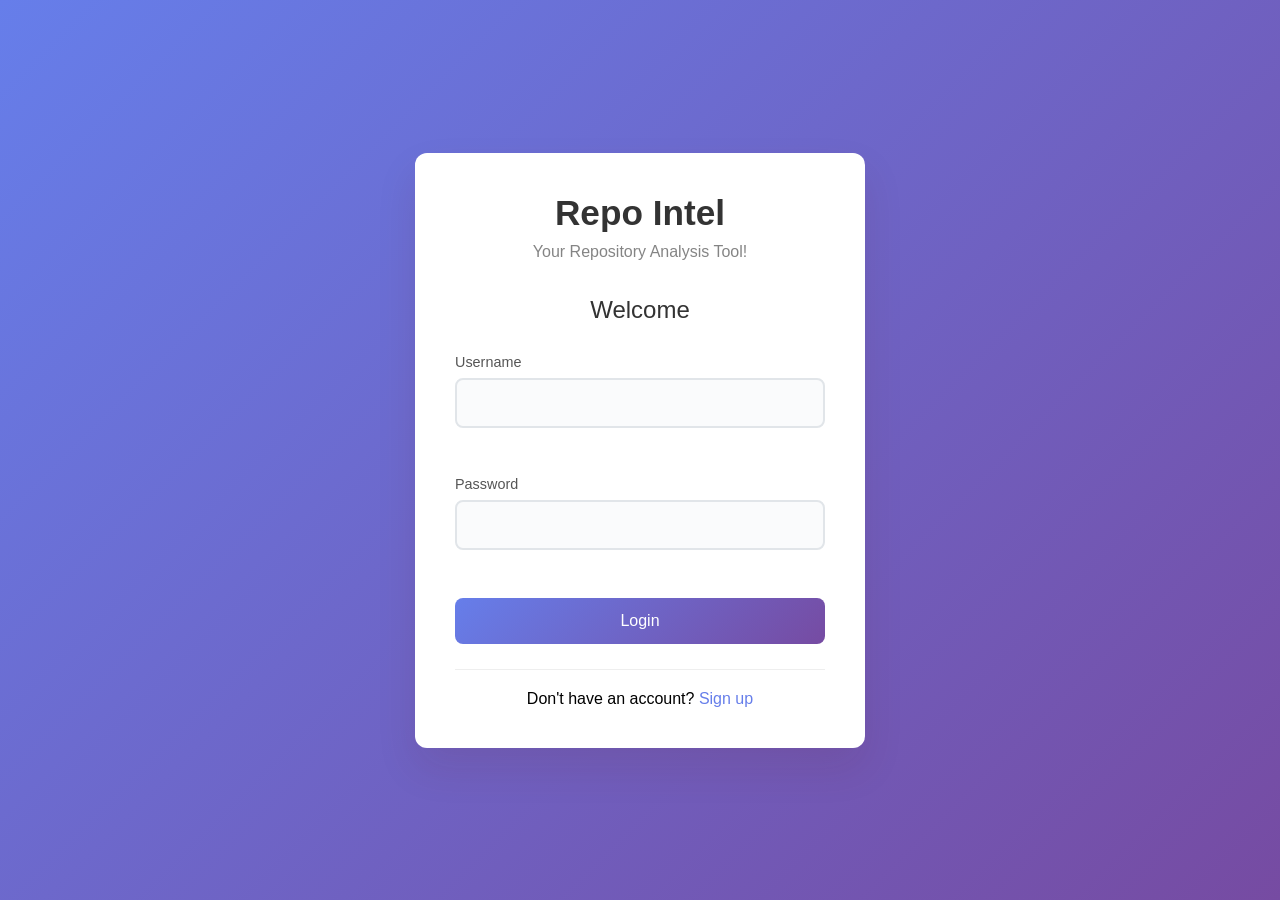
==== frontend/login.html @ 652518d5 "Moved front end files" ====
<!DOCTYPE html>
<html lang="en">
<head>
    <meta charset="UTF-8">
    <meta name="viewport" content="width=device-width, initial-scale=1.0">
    <title>Repo Intel - Login</title>
    <link rel="stylesheet" href="css/styles.css">
</head>
<body>
    <div class="container">
        <div class="auth-container">
            <div class="auth-header">
                <h1>Repo Intel</h1>
                <p>Your Repository Analysis Tool!</p>
            </div>
            
            <!-- Login Form -->
            <div id="login-form" class="auth-form">
                <h2>Welcome</h2>
                <form id="loginForm">
                    <div class="form-group">
                        <label for="login-username">Username</label>
                        <input type="text" id="login-username" name="username" required>
                        <span class="error-message" id="login-username-error"></span>
                    </div>
                    
                    <div class="form-group">
                        <label for="login-password">Password</label>
                        <input type="password" id="login-password" name="password" required>
                        <span class="error-message" id="login-password-error"></span>
                    </div>
                    
                    <div class="form-group">
                        <button type="submit" class="btn btn-primary" id="login-btn">
                            <span class="btn-text">Login</span>
                            <span class="btn-spinner hidden">⟳</span>
                        </button>
                    </div>
                    
                    <div class="form-footer">
                        <p>Don't have an account? <a href="#" id="show-signup">Sign up</a></p>
                    </div>
                </form>
            </div>
            
            <!-- Signup Form -->
            <div id="signup-form" class="auth-form hidden">
                <h2>Create Account</h2>
                <form id="signupForm">
                    <div class="form-group">
                        <label for="signup-username">Username</label>
                        <input type="text" id="signup-username" name="username" required maxlength="50">
                        <small class="form-text">Must be unique, max 50 characters</small>
                        <span class="error-message" id="signup-username-error"></span>
                    </div>
                    
                    <div class="form-group">
                        <label for="signup-email">Email</label>
                        <input type="email" id="signup-email" name="email" required maxlength="100">
                        <span class="error-message" id="signup-email-error"></span>
                    </div>
                    
                    <div class="form-group">
                        <label for="signup-password">Password</label>
                        <input type="password" id="signup-password" name="password" required minlength="6">
                        <small class="form-text">Minimum 6 characters</small>
                        <span class="error-message" id="signup-password-error"></span>
                    </div>
                    
                    <div class="form-group">
                        <label for="signup-confirm-password">Confirm Password</label>
                        <input type="password" id="signup-confirm-password" name="confirmPassword" required>
                        <span class="error-message" id="signup-confirm-password-error"></span>
                    </div>
                    
                    <div class="form-group">
                        <button type="submit" class="btn btn-primary" id="signup-btn">
                            <span class="btn-text">Create Account</span>
                            <span class="btn-spinner hidden">⟳</span>
                        </button>
                    </div>
                    
                    <div class="form-footer">
                        <p>Already have an account? <a href="#" id="show-login">Login</a></p>
                    </div>
                </form>
            </div>
            
            <!-- Error/Success Messages -->
            <div id="message-container" class="message-container hidden">
                <div id="message" class="message"></div>
            </div>
        </div>
    </div>
    
    <script src="js/auth.js"></script>
</body>
</html>
---- frontend/css/styles.css ----
/* Reset and Base Styles */
* {
    margin: 0;
    padding: 0;
    box-sizing: border-box;
}

body {
    font-family: 'Segoe UI', Tahoma, Geneva, Verdana, sans-serif;
    background: linear-gradient(135deg, #667eea 0%, #764ba2 100%);
    min-height: 100vh;
    display: flex;
    align-items: center;
    justify-content: center;
    padding: 20px;
}

.container {
    width: 100%;
    max-width: 450px;
}

.auth-container {
    background: white;
    border-radius: 12px;
    box-shadow: 0 20px 40px rgba(96, 19, 19, 0.1);
    padding: 40px;
    text-align: center;
    backdrop-filter: blur(10px);
}

/* Header Styles */
.auth-header {
    margin-bottom: 35px;
}

.auth-header h1 {
    color: #333;
    font-size: 2.2rem;
    margin-bottom: 10px;
    font-weight: 600;
}

.auth-header p {
    color: #666;
    font-size: 1rem;
    opacity: 0.8;
}

/* Form Styles */
.auth-form {
    text-align: left;
}

.auth-form h2 {
    color: #333;
    margin-bottom: 30px;
    text-align: center;
    font-size: 1.5rem;
    font-weight: 500;
}

.form-group {
    margin-bottom: 25px;
}

.form-group label {
    display: block;
    margin-bottom: 8px;
    color: #555;
    font-weight: 500;
    font-size: 0.9rem;
}

.form-group input {
    width: 100%;
    padding: 14px 16px;
    border: 2px solid #e1e5e9;
    border-radius: 8px;
    font-size: 16px;
    transition: all 0.3s ease;
    background-color: #fafbfc;
}

.form-group input:focus {
    outline: none;
    border-color: #667eea;
    background-color: white;
    box-shadow: 0 0 0 3px rgba(102, 126, 234, 0.1);
}

.form-group input.error {
    border-color: #e74c3c;
    background-color: #fef5f5;
}

.form-group input.success {
    border-color: #27ae60;
    background-color: #f0fff4;
}

.form-text {
    color: #999;
    font-size: 0.8rem;
    margin-top: 5px;
    display: block;
}

.error-message {
    color: #e74c3c;
    font-size: 0.8rem;
    margin-top: 5px;
    display: block;
    min-height: 18px;
}

/* Button Styles */
.btn {
    width: 100%;
    padding: 14px 20px;
    border: none;
    border-radius: 8px;
    font-size: 16px;
    font-weight: 500;
    cursor: pointer;
    transition: all 0.3s ease;
    position: relative;
    overflow: hidden;
}

.btn-primary {
    background: linear-gradient(135deg, #667eea 0%, #764ba2 100%);
    color: white;
}

.btn-primary:hover:not(:disabled) {
    transform: translateY(-2px);
    box-shadow: 0 10px 20px rgba(102, 126, 234, 0.3);
}

.btn-primary:active {
    transform: translateY(0);
}

.btn-primary:disabled {
    background: #ccc;
    cursor: not-allowed;
    transform: none;
    box-shadow: none;
}

.btn-spinner {
    animation: spin 1s linear infinite;
    display: inline-block;
}

@keyframes spin {
    0% { transform: rotate(0deg); }
    100% { transform: rotate(360deg); }
}

/* Form Footer */
.form-footer {
    text-align: center;
    margin-top: 25px;
    padding-top: 20px;
    border-top: 1px solid #eee;
}

.form-footer a {
    color: #667eea;
    text-decoration: none;
    font-weight: 500;
    transition: color 0.3s ease;
}

.form-footer a:hover {
    color: #5a6fd8;
    text-decoration: underline;
}

/* Message Container */
.message-container {
    margin-top: 20px;
    padding: 15px 20px;
    border-radius: 8px;
    text-align: center;
    animation: slideIn 0.3s ease;
}

@keyframes slideIn {
    from {
        opacity: 0;
        transform: translateY(-10px);
    }
    to {
        opacity: 1;
        transform: translateY(0);
    }
}

.message {
    margin: 0;
    font-weight: 500;
}

.message-container.success {
    background-color: #d4edda;
    border: 1px solid #c3e6cb;
    color: #155724;
}

.message-container.error {
    background-color: #f8d7da;
    border: 1px solid #f5c6cb;
    color: #721c24;
}

.message-container.info {
    background-color: #cce7ff;
    border: 1px solid #99d3ff;
    color: #004085;
}

/* Utility Classes */
.hidden {
    display: none;
}

.text-center {
    text-align: center;
}

/* Loading State */
.loading {
    pointer-events: none;
    opacity: 0.7;
}

/* Form Animations */
.auth-form {
    animation: fadeIn 0.5s ease;
}

@keyframes fadeIn {
    from {
        opacity: 0;
        transform: translateY(20px);
    }
    to {
        opacity: 1;
        transform: translateY(0);
    }
}

/* Responsive Design */
@media (max-width: 480px) {
    body {
        padding: 10px;
    }
    
    .auth-container {
        padding: 30px 25px;
    }
    
    .auth-header h1 {
        font-size: 1.8rem;
    }
    
    .form-group input {
        padding: 12px 14px;
    }
    
    .btn {
        padding: 12px 18px;
    }
}

@media (max-width: 320px) {
    .auth-container {
        padding: 25px 20px;
    }
    
    .auth-header h1 {
        font-size: 1.5rem;
    }
}

/* Focus Styles for Accessibility */
.btn:focus,
input:focus,
a:focus {
    outline: 2px solid #667eea;
    outline-offset: 2px;
}

/* Custom Checkbox/Radio Styles (if needed later) */
.form-check {
    display: flex;
    align-items: center;
    margin: 15px 0;
}

.form-check input {
    width: auto;
    margin-right: 10px;
}

/* Print Styles */
@media print {
    .auth-container {
        box-shadow: none;
        background: white;
    }
    
    .btn {
        display: none;
    }
}
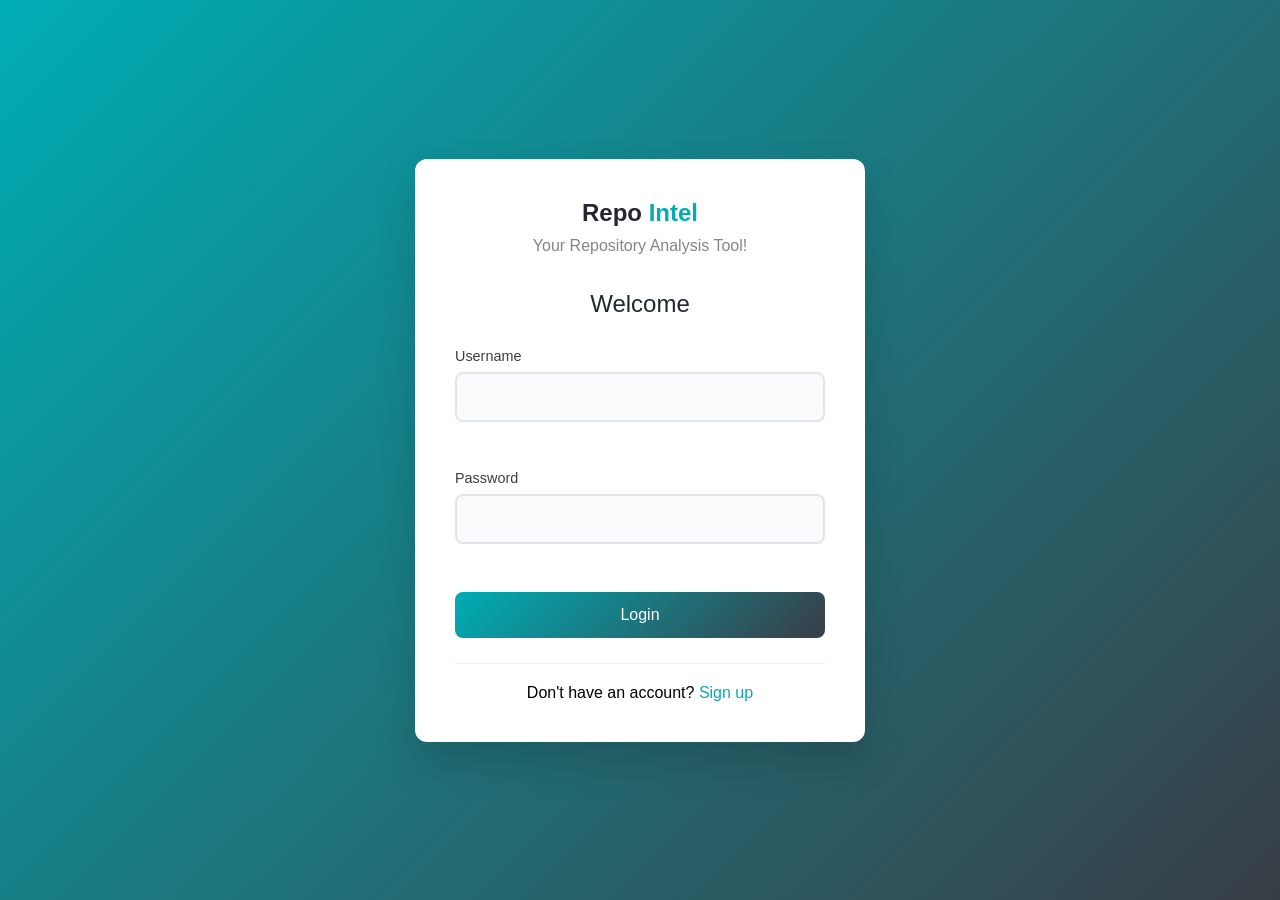
==== commit 7b98aaf1: "Fix ccs files so colors and font match with home page" ====
--- a/frontend/login.html
+++ b/frontend/login.html
@@ -4,13 +4,13 @@
     <meta charset="UTF-8">
     <meta name="viewport" content="width=device-width, initial-scale=1.0">
     <title>Repo Intel - Login</title>
-    <link rel="stylesheet" href="css/styles.css">
+    <link rel="stylesheet" href="css/login.css">
 </head>
 <body>
     <div class="container">
         <div class="auth-container">
             <div class="auth-header">
-                <h1>Repo Intel</h1>
+                <h1>Repo <span>Intel</span></h1>
                 <p>Your Repository Analysis Tool!</p>
             </div>
             
--- a/frontend/css/login.css
+++ b/frontend/css/login.css
@@ -0,0 +1,323 @@
+/* Reset and Base Styles */
+* {
+    margin: 0;
+    padding: 0;
+    box-sizing: border-box;
+}
+
+body {
+    font-family: 'Segoe UI', Tahoma, Geneva, Verdana, sans-serif;
+    background: linear-gradient(135deg, #00adb5 0%, #393e46 100%);
+    min-height: 100vh;
+    display: flex;
+    align-items: center;
+    justify-content: center;
+    padding: 20px;
+}
+
+.container {
+    width: 100%;
+    max-width: 450px;
+}
+
+.auth-container {
+    background: white;
+    border-radius: 12px;
+    box-shadow: 0 20px 40px rgba(0, 0, 0, 0.15);
+    padding: 40px;
+    text-align: center;
+    backdrop-filter: blur(10px);
+}
+
+/* Header Styles */
+.auth-header {
+    margin-bottom: 35px;
+}
+
+.auth-header h1 {
+    color: #222831;
+    font-size: 1.5rem;
+    margin-bottom: 10px;
+    font-weight: 600;
+}
+
+.auth-header h1 span {
+    color: #00adb5;
+}
+
+.auth-header p {
+    color: #666;
+    font-size: 1rem;
+    opacity: 0.8;
+}
+
+/* Form Styles */
+.auth-form {
+    text-align: left;
+}
+
+.auth-form h2 {
+    color: #222831;
+    margin-bottom: 30px;
+    text-align: center;
+    font-size: 1.5rem;
+    font-weight: 500;
+}
+
+.form-group {
+    margin-bottom: 25px;
+}
+
+.form-group label {
+    display: block;
+    margin-bottom: 8px;
+    color: #393e46;
+    font-weight: 500;
+    font-size: 0.9rem;
+}
+
+.form-group input {
+    width: 100%;
+    padding: 14px 16px;
+    border: 2px solid #e1e5e9;
+    border-radius: 8px;
+    font-size: 16px;
+    transition: all 0.3s ease;
+    background-color: #fafbfc;
+}
+
+.form-group input:focus {
+    outline: none;
+    border-color: #00adb5;
+    background-color: white;
+    box-shadow: 0 0 0 3px rgba(0, 173, 181, 0.1);
+}
+
+.form-group input.error {
+    border-color: #e74c3c;
+    background-color: #fef5f5;
+}
+
+.form-group input.success {
+    border-color: #27ae60;
+    background-color: #f0fff4;
+}
+
+.form-text {
+    color: #999;
+    font-size: 0.8rem;
+    margin-top: 5px;
+    display: block;
+}
+
+.error-message {
+    color: #e74c3c;
+    font-size: 0.8rem;
+    margin-top: 5px;
+    display: block;
+    min-height: 18px;
+}
+
+/* Button Styles */
+.btn {
+    width: 100%;
+    padding: 14px 20px;
+    border: none;
+    border-radius: 8px;
+    font-size: 16px;
+    font-weight: 500;
+    cursor: pointer;
+    transition: all 0.3s ease;
+    position: relative;
+    overflow: hidden;
+}
+
+.btn-primary {
+    background: linear-gradient(135deg, #00adb5 0%, #393e46 100%);
+    color: white;
+}
+
+.btn-primary:hover:not(:disabled) {
+    transform: translateY(-2px);
+    box-shadow: 0 10px 20px rgba(0, 173, 181, 0.3);
+}
+
+.btn-primary:active {
+    transform: translateY(0);
+}
+
+.btn-primary:disabled {
+    background: #ccc;
+    cursor: not-allowed;
+    transform: none;
+    box-shadow: none;
+}
+
+.btn-spinner {
+    animation: spin 1s linear infinite;
+    display: inline-block;
+}
+
+@keyframes spin {
+    0% { transform: rotate(0deg); }
+    100% { transform: rotate(360deg); }
+}
+
+/* Form Footer */
+.form-footer {
+    text-align: center;
+    margin-top: 25px;
+    padding-top: 20px;
+    border-top: 1px solid #eee;
+}
+
+.form-footer a {
+    color: #00adb5;
+    text-decoration: none;
+    font-weight: 500;
+    transition: color 0.3s ease;
+}
+
+.form-footer a:hover {
+    color: #007f8f;
+    text-decoration: underline;
+}
+
+/* Message Container */
+.message-container {
+    margin-top: 20px;
+    padding: 15px 20px;
+    border-radius: 8px;
+    text-align: center;
+    animation: slideIn 0.3s ease;
+}
+
+@keyframes slideIn {
+    from {
+        opacity: 0;
+        transform: translateY(-10px);
+    }
+    to {
+        opacity: 1;
+        transform: translateY(0);
+    }
+}
+
+.message {
+    margin: 0;
+    font-weight: 500;
+}
+
+.message-container.success {
+    background-color: #d4edda;
+    border: 1px solid #c3e6cb;
+    color: #155724;
+}
+
+.message-container.error {
+    background-color: #f8d7da;
+    border: 1px solid #f5c6cb;
+    color: #721c24;
+}
+
+.message-container.info {
+    background-color: #e6f9fa;
+    border: 1px solid #b3f0f2;
+    color: #006b73;
+}
+
+/* Utility Classes */
+.hidden {
+    display: none;
+}
+
+.text-center {
+    text-align: center;
+}
+
+/* Loading State */
+.loading {
+    pointer-events: none;
+    opacity: 0.7;
+}
+
+/* Form Animations */
+.auth-form {
+    animation: fadeIn 0.5s ease;
+}
+
+@keyframes fadeIn {
+    from {
+        opacity: 0;
+        transform: translateY(20px);
+    }
+    to {
+        opacity: 1;
+        transform: translateY(0);
+    }
+}
+
+/* Responsive Design */
+@media (max-width: 480px) {
+    body {
+        padding: 10px;
+    }
+    
+    .auth-container {
+        padding: 30px 25px;
+    }
+    
+    .auth-header h1 {
+        font-size: 1.8rem;
+    }
+    
+    .form-group input {
+        padding: 12px 14px;
+    }
+    
+    .btn {
+        padding: 12px 18px;
+    }
+}
+
+@media (max-width: 320px) {
+    .auth-container {
+        padding: 25px 20px;
+    }
+    
+    .auth-header h1 {
+        font-size: 1.5rem;
+    }
+}
+
+/* Focus Styles for Accessibility */
+.btn:focus,
+input:focus,
+a:focus {
+    outline: 2px solid #00adb5;
+    outline-offset: 2px;
+}
+
+/* Custom Checkbox/Radio Styles (if needed later) */
+.form-check {
+    display: flex;
+    align-items: center;
+    margin: 15px 0;
+}
+
+.form-check input {
+    width: auto;
+    margin-right: 10px;
+}
+
+/* Print Styles */
+@media print {
+    .auth-container {
+        box-shadow: none;
+        background: white;
+    }
+    
+    .btn {
+        display: none;
+    }
+}
